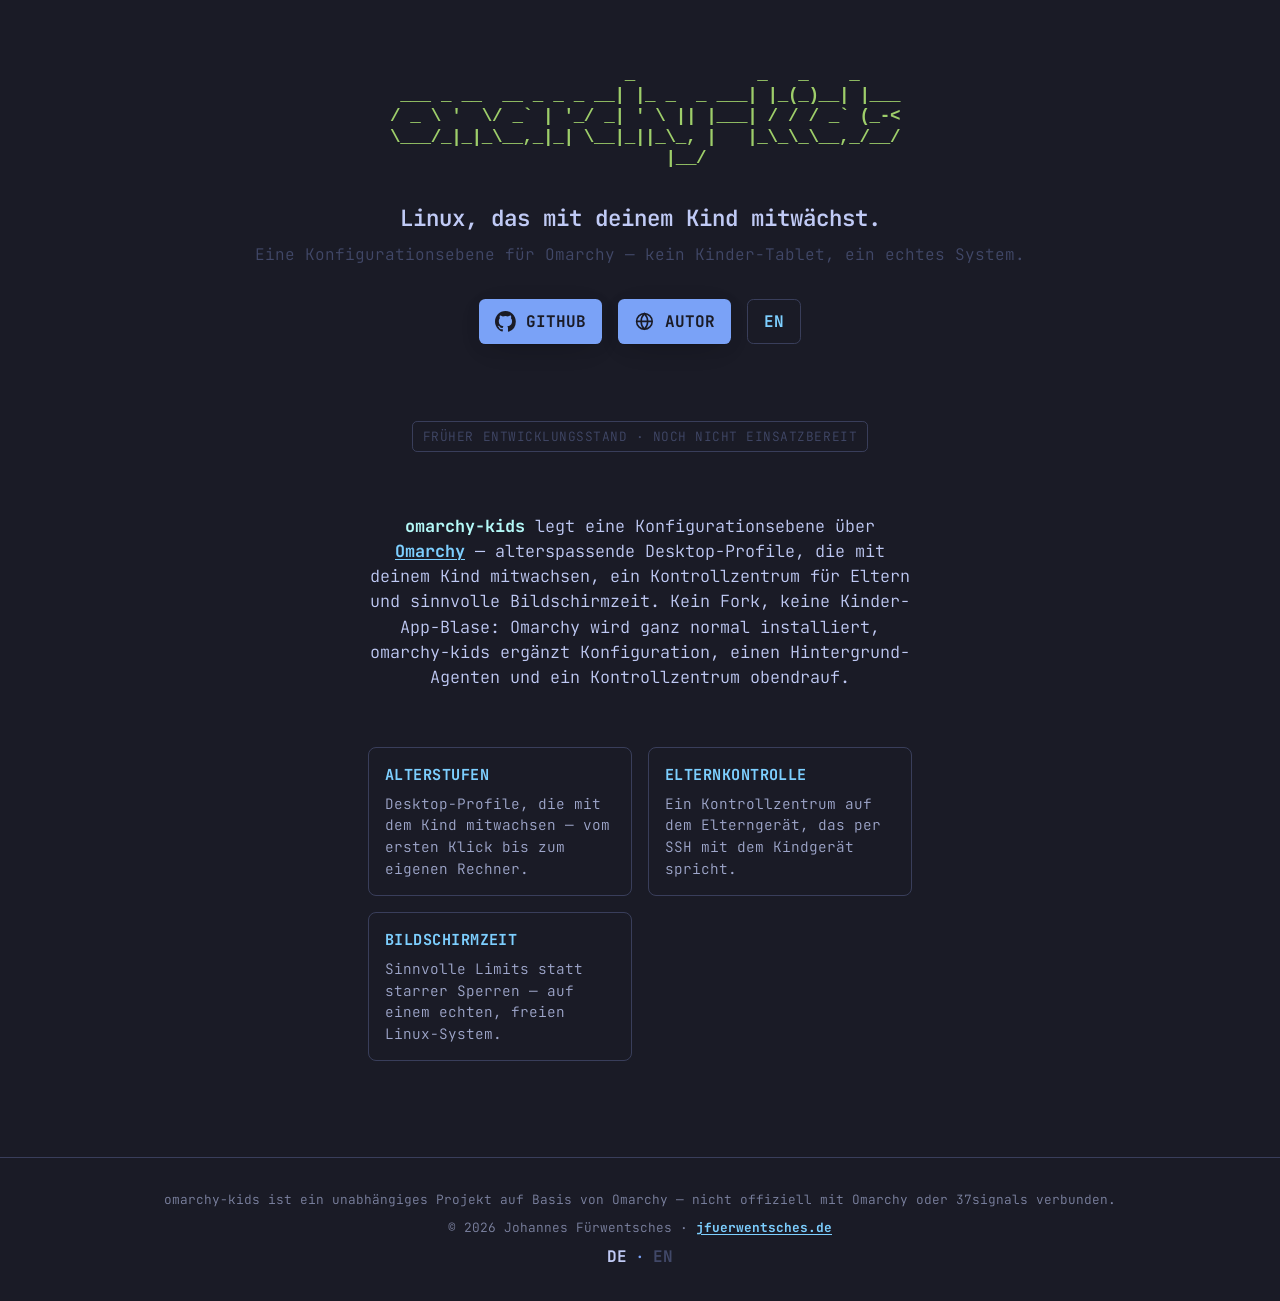
==== website/de/index.html @ 09fa42db "Add omarchy-kids.com landing page (DE/EN) with GitHub Pages deploy Static site inspired by omarchy.o" ====
<!doctype html>
<html lang="de">
  <head>
    <meta charset="utf-8">
    <meta name="viewport" content="initial-scale=1, width=device-width">
    <title>omarchy-kids — Linux, das mit deinem Kind mitwächst</title>
    <meta name="description" content="omarchy-kids ist eine Konfigurationsebene für Omarchy: alterspassende Desktop-Profile, ein Kontrollzentrum für Eltern und sinnvolle Bildschirmzeit auf einem echten, freien System.">
    <link rel="canonical" href="https://omarchy-kids.com/de/">
    <link rel="alternate" hreflang="de" href="https://omarchy-kids.com/de/">
    <link rel="alternate" hreflang="en" href="https://omarchy-kids.com/en/">
    <link rel="alternate" hreflang="x-default" href="https://omarchy-kids.com/en/">
    <link rel="icon" type="image/svg+xml" href="../assets/img/favicon.svg">
    <link rel="stylesheet" href="../assets/css/style.css">
  </head>
  <body>

    <div class="logo">
      <a href="/de/" aria-label="omarchy-kids — Startseite">
<pre>
                        _            _   _    _
  ___ _ __  __ _ _ _ __| |_ _  _ ___| |_(_)__| |___
 / _ \ '  \/ _` | '_/ _| ' \ || |___| / / / _` (_-&lt;
 \___/_|_|_\__,_|_| \__|_||_\_, |   |_\_\_\__,_/__/
                            |__/
</pre>
      </a>
    </div>

    <header class="header">
      <h1>Linux, das mit deinem Kind mitwächst.</h1>
      <p>Eine Konfigurationsebene für Omarchy — kein Kinder-Tablet, ein echtes System.</p>
    </header>

    <nav class="nav">
      <a class="button" href="https://github.com/jfuerwentsches/omarchy-kids" aria-label="Quellcode auf GitHub">
        <svg viewBox="0 0 16 16" aria-hidden="true"><path fill="currentColor" d="M8 0C3.58 0 0 3.64 0 8.13c0 3.6 2.29 6.65 5.47 7.72.4.08.55-.17.55-.39 0-.19-.01-.82-.01-1.49-2.01.37-2.53-.5-2.69-.96-.09-.23-.48-.96-.82-1.15-.28-.15-.68-.53-.01-.54.63-.01 1.08.59 1.23.83.72 1.22 1.87.88 2.33.67.07-.52.28-.88.51-1.08-1.78-.2-3.64-.91-3.64-4.02 0-.89.31-1.61.82-2.18-.08-.2-.36-1.03.08-2.15 0 0 .67-.22 2.2.83a7.4 7.4 0 0 1 4 0c1.53-1.06 2.2-.83 2.2-.83.44 1.12.16 1.95.08 2.15.51.57.82 1.28.82 2.18 0 3.12-1.87 3.82-3.65 4.02.29.25.54.75.54 1.51 0 1.09-.01 1.97-.01 2.24 0 .22.15.48.55.39A8.14 8.14 0 0 0 16 8.13C16 3.64 12.42 0 8 0z"/></svg>
        <span>GitHub</span>
      </a>

      <a class="button" href="https://jfuerwentsches.de" aria-label="Persönliche Website des Autors">
        <svg viewBox="0 0 24 24" aria-hidden="true" fill="none" stroke="currentColor" stroke-width="1.8"><circle cx="12" cy="12" r="9"/><path d="M3 12h18M12 3c2.5 2.6 3.8 5.7 3.8 9s-1.3 6.4-3.8 9c-2.5-2.6-3.8-5.7-3.8-9s1.3-6.4 3.8-9z"/></svg>
        <span>Autor</span>
      </a>

      <a class="button button--ghost" href="/en/" hreflang="en" aria-label="Switch to English">
        <span>EN</span>
      </a>
    </nav>

    <main class="main">
      <p class="status">Früher Entwicklungsstand · noch nicht einsatzbereit</p>

      <p class="vision">
        <strong>omarchy-kids</strong> legt eine Konfigurationsebene über <a href="https://omarchy.org">Omarchy</a> —
        alterspassende Desktop-Profile, die mit deinem Kind mitwachsen, ein Kontrollzentrum für Eltern
        und sinnvolle Bildschirmzeit. Kein Fork, keine Kinder-App-Blase: Omarchy wird ganz normal installiert,
        omarchy-kids ergänzt Konfiguration, einen Hintergrund-Agenten und ein Kontrollzentrum obendrauf.
      </p>

      <div class="pillars">
        <div class="pillar">
          <h2>Alterstufen</h2>
          <p>Desktop-Profile, die mit dem Kind mitwachsen — vom ersten Klick bis zum eigenen Rechner.</p>
        </div>
        <div class="pillar">
          <h2>Elternkontrolle</h2>
          <p>Ein Kontrollzentrum auf dem Elterngerät, das per SSH mit dem Kindgerät spricht.</p>
        </div>
        <div class="pillar">
          <h2>Bildschirmzeit</h2>
          <p>Sinnvolle Limits statt starrer Sperren — auf einem echten, freien Linux-System.</p>
        </div>
      </div>
    </main>

    <footer class="footer">
      <p>omarchy-kids ist ein unabhängiges Projekt auf Basis von Omarchy — nicht offiziell mit Omarchy oder 37signals verbunden.</p>
      <p>© 2026 Johannes Fürwentsches · <a href="https://jfuerwentsches.de">jfuerwentsches.de</a></p>
      <nav class="lang-switch" aria-label="Sprachauswahl">
        <a href="/de/" aria-current="page">DE</a>
        <span aria-hidden="true">·</span>
        <a href="/en/" hreflang="en">EN</a>
      </nav>
    </footer>

  </body>
</html>
---- website/assets/css/style.css ----
@import url('https://fonts.googleapis.com/css2?family=JetBrains+Mono:ital,wght@0,300;0,400;0,600;0,700;1,300;1,400&display=swap');

:root {
  --color-bg: #1a1b26;
  --color-bg-alt: #24283b;
  --color-terminal-black: #414868;
  --color-blue: #7aa2f7;
  --color-cyan: #7dcfff;
  --color-white: #c0caf5;
  --color-turquoise: #b4f9f8;
  --color-green: #9ece6a;

  --border-color: rgb(65 72 104 / 0.8);
  --font-family: 'JetBrains Mono', ui-monospace, SFMono-Regular, Menlo, monospace;
  --font-size: clamp(0.875rem, 1.1vw + 0.6rem, 1rem);
  --transition: 0.15s cubic-bezier(0.33, 1, 0.68, 1);

  --space-small: 0.5em;
  --space-medium: 1em;
  --space-large: 2em;
  --space-x-large: 3em;
  --space-xx-large: 4em;
  --space-xxx-large: 6em;
}

* {
  box-sizing: border-box;
}

html {
  color-scheme: dark;
}

body {
  align-items: stretch;
  background: var(--color-bg);
  color: var(--color-blue);
  display: flex;
  flex-direction: column;
  font-family: var(--font-family);
  font-size: var(--font-size);
  font-weight: 300;
  line-height: 1.5;
  margin: 0;
  min-height: 100vh;
  min-height: 100dvh;
}

a {
  color: var(--color-cyan);
  font-weight: 700;
  text-decoration-thickness: 0.0875em;
  text-underline-offset: 0.125em;
  transition: color var(--transition);
}

@media (hover: hover) {
  a:hover {
    color: #fff;
  }
}

/* logo */

.logo {
  display: grid;
  margin-top: var(--space-xx-large);
  padding-inline: var(--space-large);
}

.logo a {
  justify-self: center;
  text-decoration: none;
}

.logo pre {
  color: var(--color-green);
  font-size: clamp(0.55rem, 2.6vw, 1.1rem);
  letter-spacing: -0.02em;
  line-height: 1.2;
  margin: 0;
  transition: color var(--transition);
  white-space: pre;
}

@media (hover: hover) {
  .logo a:hover pre {
    color: var(--color-turquoise);
  }
}

/* header */

.header {
  display: grid;
  gap: var(--space-small);
  margin-top: var(--space-large);
  padding-inline: var(--space-large);
}

.header h1 {
  color: var(--color-white);
  font-size: 1.4em;
  font-weight: 600;
  margin: 0;
  text-align: center;
  text-wrap: balance;
}

.header p {
  color: var(--color-terminal-black);
  margin: 0;
  text-align: center;
}

/* nav */

.nav {
  display: flex;
  flex-wrap: wrap;
  gap: var(--space-medium);
  justify-content: center;
  margin-top: var(--space-large);
  padding-inline: var(--space-large);
}

.button {
  align-items: center;
  background: var(--color-blue);
  border: none;
  border-radius: 0.4em;
  box-shadow:
    0 1px 0 0 rgb(0 0 0 / 0.1),
    0 0.2em 1.2em -0.4em rgb(0 0 0 / 0.2),
    0 0.4em 2em -0.8em rgb(0 0 0 / 0.3);
  color: var(--color-bg);
  cursor: pointer;
  display: flex;
  font-weight: 700;
  gap: 1ch;
  height: 2.8em;
  line-height: 1;
  padding-inline: var(--space-medium);
  text-decoration: none;
  text-transform: uppercase;
  transition: background var(--transition), color var(--transition);
}

.button svg {
  height: 1.3em;
  overflow: visible;
  width: 1.3em;
}

.button--ghost {
  background: transparent;
  box-shadow: none;
  color: var(--color-cyan);
  border: var(--border-width, 1px) solid var(--border-color);
}

@media (hover: hover) {
  .button:hover {
    background: var(--color-turquoise);
    color: var(--color-bg);
  }

  .button--ghost:hover {
    background: var(--color-terminal-black);
    color: var(--color-white);
  }
}

/* main */

.main {
  display: grid;
  gap: var(--space-large);
  margin-bottom: var(--space-xxx-large);
  margin-inline: auto;
  margin-top: var(--space-x-large);
  max-width: 38em;
  padding-inline: var(--space-large);
  text-align: center;
}

.status {
  border: 1px solid var(--border-color);
  border-radius: 0.4em;
  color: var(--color-terminal-black);
  font-size: 0.8em;
  justify-self: center;
  letter-spacing: 0.04em;
  padding: 0.4em 0.8em;
  text-transform: uppercase;
}

.vision {
  color: var(--color-white);
  font-size: 1.05em;
  text-wrap: pretty;
}

.vision strong {
  color: var(--color-turquoise);
}

.pillars {
  display: grid;
  gap: var(--space-medium);
  grid-template-columns: repeat(auto-fit, minmax(11em, 1fr));
  margin-top: var(--space-small);
  text-align: left;
}

.pillar {
  border: 1px solid var(--border-color);
  border-radius: 0.5em;
  padding: var(--space-medium);
}

.pillar h2 {
  color: var(--color-cyan);
  font-size: 0.95em;
  margin: 0 0 0.4em;
  text-transform: uppercase;
  letter-spacing: 0.03em;
}

.pillar p {
  color: rgb(192 202 245 / 0.8);
  font-size: 0.9em;
  margin: 0;
}

/* footer */

.footer {
  border-top: 1px solid var(--border-color);
  display: grid;
  gap: var(--space-small);
  margin-top: auto;
  padding: var(--space-large) var(--space-large) var(--space-large);
  text-align: center;
}

.footer p {
  color: rgb(192 202 245 / 0.6);
  font-size: 0.8em;
  margin: 0;
}

.footer a {
  color: var(--color-cyan);
}

.lang-switch {
  display: flex;
  gap: var(--space-small);
  justify-content: center;
}

.lang-switch a {
  color: var(--color-terminal-black);
  text-decoration: none;
}

.lang-switch a[aria-current="page"] {
  color: var(--color-white);
}

@media (hover: hover) {
  .lang-switch a:hover {
    color: var(--color-white);
  }
}

@media (min-width: 48em) {
  .nav {
    padding-inline: var(--space-xx-large);
  }

  .main {
    margin-top: var(--space-xx-large);
  }

  .footer {
    padding-inline: var(--space-xx-large);
  }
}
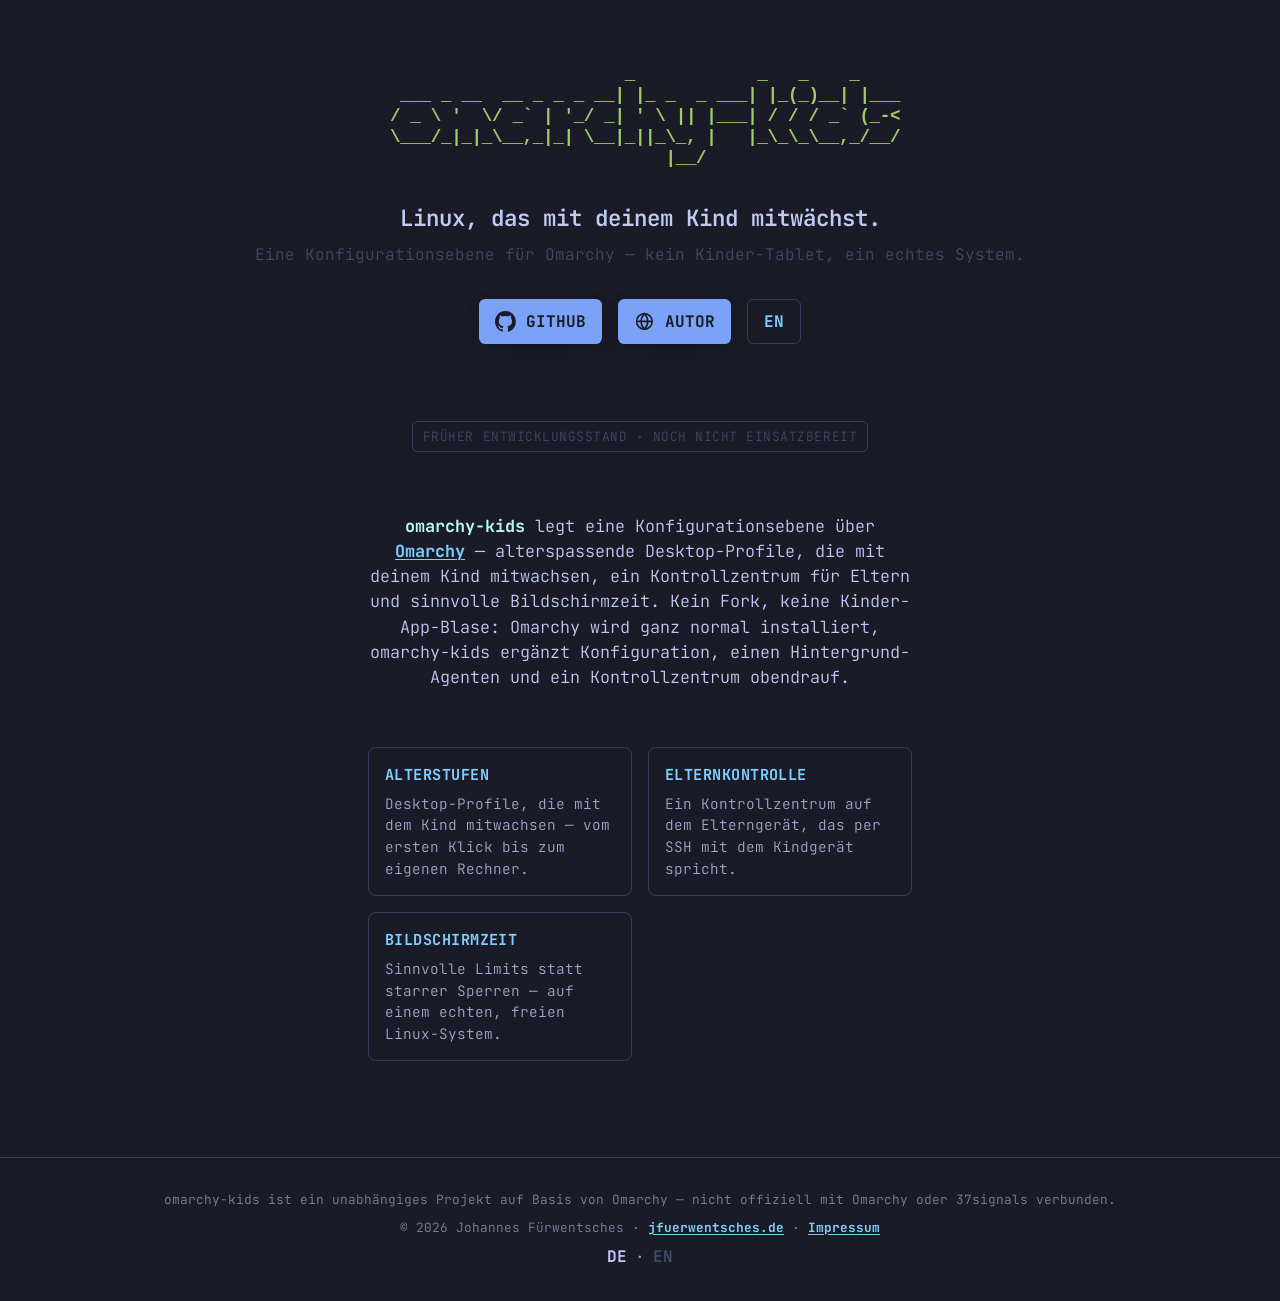
==== commit 24a29519: "Add Impressum to the website Adds the required German legal notice (§ 5 DDG) and links it from both " ====
--- a/website/de/index.html
+++ b/website/de/index.html
@@ -75,7 +75,7 @@
 
     <footer class="footer">
       <p>omarchy-kids ist ein unabhängiges Projekt auf Basis von Omarchy — nicht offiziell mit Omarchy oder 37signals verbunden.</p>
-      <p>© 2026 Johannes Fürwentsches · <a href="https://jfuerwentsches.de">jfuerwentsches.de</a></p>
+      <p>© 2026 Johannes Fürwentsches · <a href="https://jfuerwentsches.de">jfuerwentsches.de</a> · <a href="/impressum/">Impressum</a></p>
       <nav class="lang-switch" aria-label="Sprachauswahl">
         <a href="/de/" aria-current="page">DE</a>
         <span aria-hidden="true">·</span>
--- a/website/assets/css/style.css
+++ b/website/assets/css/style.css
@@ -233,6 +233,34 @@
   margin: 0;
 }
 
+/* legal pages (e.g. Impressum) */
+
+.main--legal {
+  text-align: left;
+}
+
+.main--legal h1 {
+  color: var(--color-white);
+  font-size: 1.3em;
+  margin: 0 0 var(--space-medium);
+}
+
+.main--legal h2 {
+  color: var(--color-cyan);
+  font-size: 0.95em;
+  letter-spacing: 0.03em;
+  margin: var(--space-large) 0 0.5em;
+  text-transform: uppercase;
+}
+
+.main--legal p,
+.main--legal address {
+  color: rgb(192 202 245 / 0.85);
+  font-style: normal;
+  line-height: 1.7;
+  margin: 0 0 0.6em;
+}
+
 /* footer */
 
 .footer {
